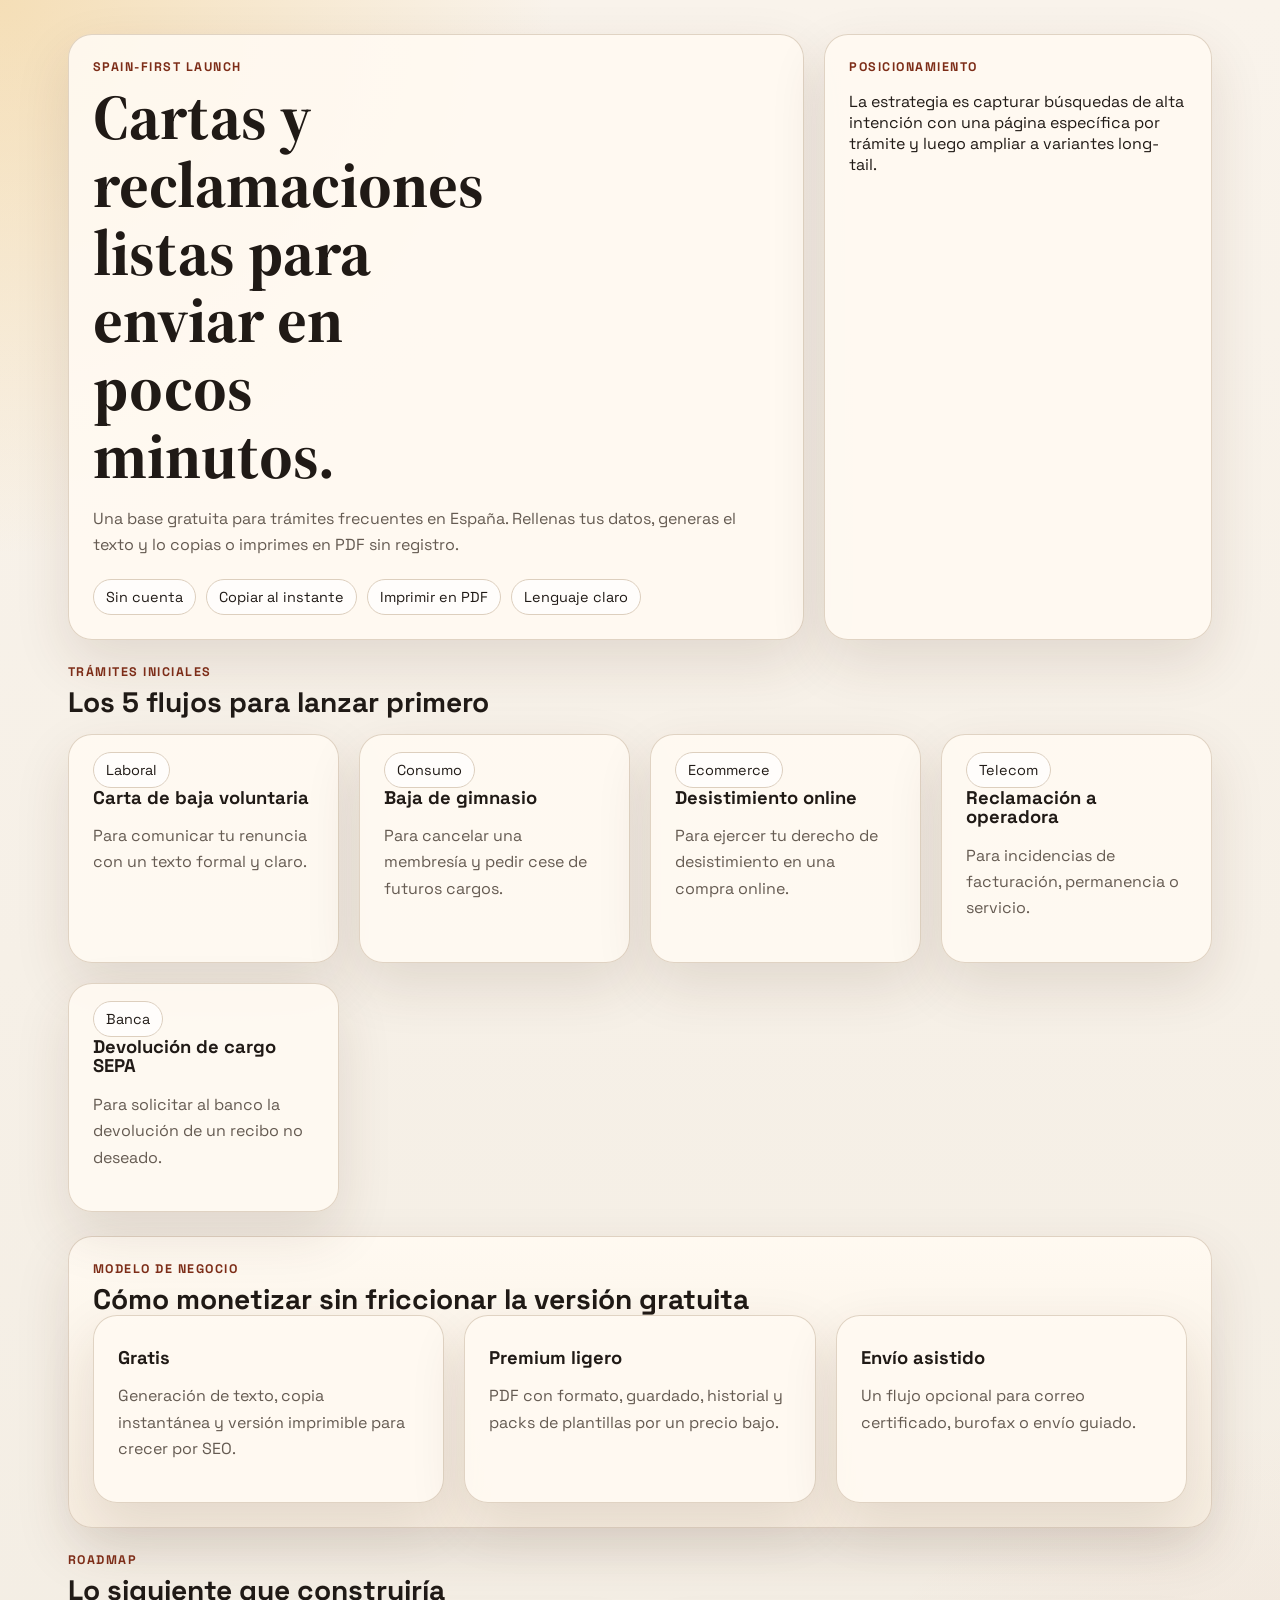
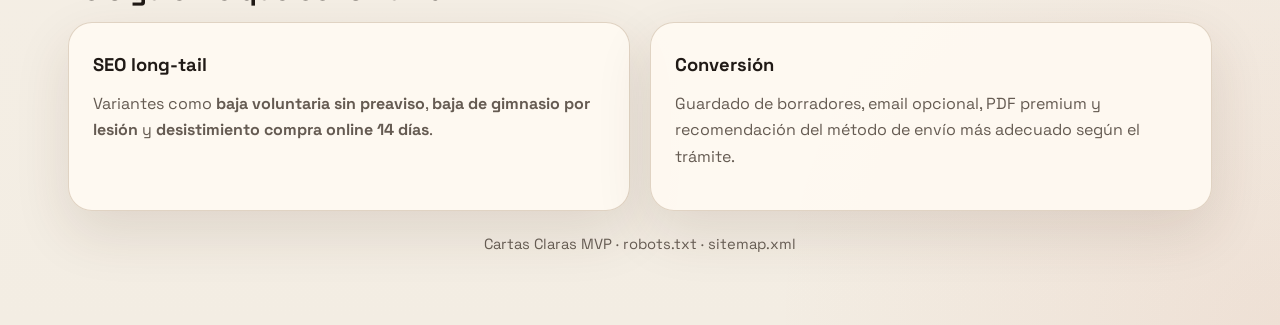
==== index.html @ e8b88242 "Initial commit" ====
<!DOCTYPE html>
<html lang="es">
<head>
  <meta charset="UTF-8">
  <meta name="viewport" content="width=device-width, initial-scale=1.0">
  <title>Cartas Claras - Generadores de cartas y reclamaciones para España</title>
  <meta
    name="description"
    content="Generadores simples para trámites reales en España: baja voluntaria, baja de gimnasio, desistimiento online, reclamación a operadora y devolución de cargo SEPA."
  >
  <meta name="theme-color" content="#b4492f">
  <link rel="preconnect" href="https://fonts.googleapis.com">
  <link rel="preconnect" href="https://fonts.gstatic.com" crossorigin>
  <link href="https://fonts.googleapis.com/css2?family=Space+Grotesk:wght@400;500;700&family=Source+Serif+4:wght@400;600;700&display=swap" rel="stylesheet">
  <link rel="stylesheet" href="./styles.css">
  <script type="application/ld+json">
    {
      "@context": "https://schema.org",
      "@type": "WebSite",
      "name": "Cartas Claras",
      "url": "https://example.com/",
      "potentialAction": {
        "@type": "SearchAction",
        "target": "https://example.com/?q={search_term_string}",
        "query-input": "required name=search_term_string"
      }
    }
  </script>
</head>
<body>
  <main class="page">
    <header class="hero">
      <div class="hero-copy">
        <p class="eyebrow">Spain-first launch</p>
        <h1>Cartas y reclamaciones listas para enviar en pocos minutos.</h1>
        <p class="lead">
          Una base gratuita para trámites frecuentes en España. Rellenas tus datos,
          generas el texto y lo copias o imprimes en PDF sin registro.
        </p>
        <div class="hero-points">
          <span>Sin cuenta</span>
          <span>Copiar al instante</span>
          <span>Imprimir en PDF</span>
          <span>Lenguaje claro</span>
        </div>
      </div>
      <aside class="hero-card">
        <p class="card-label">Posicionamiento</p>
        <p>
          La estrategia es capturar búsquedas de alta intención con una página específica
          por trámite y luego ampliar a variantes long-tail.
        </p>
      </aside>
    </header>

    <section class="section">
      <div class="section-head">
        <p class="eyebrow">Trámites iniciales</p>
        <h2>Los 5 flujos para lanzar primero</h2>
      </div>
      <div class="grid cards">
        <a class="card link-card" href="./baja-voluntaria.html">
          <span class="tag">Laboral</span>
          <h3>Carta de baja voluntaria</h3>
          <p>Para comunicar tu renuncia con un texto formal y claro.</p>
        </a>
        <a class="card link-card" href="./baja-gimnasio.html">
          <span class="tag">Consumo</span>
          <h3>Baja de gimnasio</h3>
          <p>Para cancelar una membresía y pedir cese de futuros cargos.</p>
        </a>
        <a class="card link-card" href="./desistimiento-online.html">
          <span class="tag">Ecommerce</span>
          <h3>Desistimiento online</h3>
          <p>Para ejercer tu derecho de desistimiento en una compra online.</p>
        </a>
        <a class="card link-card" href="./reclamacion-operadora.html">
          <span class="tag">Telecom</span>
          <h3>Reclamación a operadora</h3>
          <p>Para incidencias de facturación, permanencia o servicio.</p>
        </a>
        <a class="card link-card" href="./devolucion-cargo-sepa.html">
          <span class="tag">Banca</span>
          <h3>Devolución de cargo SEPA</h3>
          <p>Para solicitar al banco la devolución de un recibo no deseado.</p>
        </a>
      </div>
    </section>

    <section class="section spotlight">
      <div>
        <p class="eyebrow">Modelo de negocio</p>
        <h2>Cómo monetizar sin friccionar la versión gratuita</h2>
      </div>
      <div class="grid columns-3">
        <article class="card">
          <h3>Gratis</h3>
          <p>Generación de texto, copia instantánea y versión imprimible para crecer por SEO.</p>
        </article>
        <article class="card">
          <h3>Premium ligero</h3>
          <p>PDF con formato, guardado, historial y packs de plantillas por un precio bajo.</p>
        </article>
        <article class="card">
          <h3>Envío asistido</h3>
          <p>Un flujo opcional para correo certificado, burofax o envío guiado.</p>
        </article>
      </div>
    </section>

    <section class="section">
      <div class="section-head">
        <p class="eyebrow">Roadmap</p>
        <h2>Lo siguiente que construiría</h2>
      </div>
      <div class="grid columns-2">
        <article class="card">
          <h3>SEO long-tail</h3>
          <p>
            Variantes como <strong>baja voluntaria sin preaviso</strong>,
            <strong>baja de gimnasio por lesión</strong> y
            <strong>desistimiento compra online 14 días</strong>.
          </p>
        </article>
        <article class="card">
          <h3>Conversión</h3>
          <p>
            Guardado de borradores, email opcional, PDF premium y recomendación del
            método de envío más adecuado según el trámite.
          </p>
        </article>
      </div>
    </section>

    <footer class="site-footer">
      Cartas Claras MVP · <a href="./robots.txt">robots.txt</a> · <a href="./sitemap.xml">sitemap.xml</a>
    </footer>
  </main>
</body>
</html>
---- styles.css ----
:root {
  --bg: #f3ede3;
  --panel: rgba(255, 250, 242, 0.9);
  --ink: #201a16;
  --muted: #655b52;
  --line: #ddcfbe;
  --accent: #b4492f;
  --accent-dark: #7d2d18;
  --glow: #efc26f;
  --shadow: 0 22px 55px rgba(72, 45, 26, 0.12);
}

* {
  box-sizing: border-box;
}

html {
  scroll-behavior: smooth;
}

body {
  margin: 0;
  color: var(--ink);
  font-family: "Space Grotesk", sans-serif;
  background:
    radial-gradient(circle at top left, rgba(239, 194, 111, 0.42), transparent 24%),
    radial-gradient(circle at bottom right, rgba(180, 73, 47, 0.08), transparent 22%),
    linear-gradient(180deg, #f9f3eb 0%, var(--bg) 100%);
}

a {
  color: inherit;
  text-decoration: none;
}

.primary {
  display: inline-flex;
  align-items: center;
  justify-content: center;
  background: var(--accent);
  color: #fff;
  border: 1px solid transparent;
}

.page {
  max-width: 1180px;
  margin: 0 auto;
  padding: 34px 18px 72px;
}

.hero,
.tool-layout,
.grid,
.faq-list,
.howto,
.benefits {
  display: grid;
  gap: 20px;
}

.hero {
  grid-template-columns: 1.9fr 1fr;
  align-items: stretch;
}

.hero-copy,
.hero-card,
.card,
.tool-panel,
.preview-panel,
.disclaimer,
.breadcrumbs {
  background: var(--panel);
  border: 1px solid rgba(221, 207, 190, 0.9);
  box-shadow: var(--shadow);
  border-radius: 24px;
}

.hero-copy,
.hero-card,
.tool-panel,
.preview-panel,
.card,
.disclaimer,
.breadcrumbs {
  padding: 24px;
}

.eyebrow,
.card-label {
  margin: 0;
  color: var(--accent-dark);
  text-transform: uppercase;
  letter-spacing: 0.12em;
  font-weight: 700;
  font-size: 0.78rem;
}

h1,
h2,
h3 {
  margin: 8px 0 0;
  line-height: 1.06;
}

h1,
.preview-document h2 {
  font-family: "Source Serif 4", serif;
}

h1 {
  font-size: clamp(2.5rem, 5vw, 5rem);
  max-width: 11ch;
}

h2 {
  font-size: clamp(1.7rem, 2.2vw, 2.4rem);
}

h3 {
  font-size: 1.15rem;
}

.lead,
.muted,
.card p,
.disclaimer p,
.faq-item p,
.howto li,
.benefits li,
.preview-meta,
.breadcrumbs {
  color: var(--muted);
  line-height: 1.65;
}

.hero-points {
  display: flex;
  flex-wrap: wrap;
  gap: 10px;
  margin-top: 20px;
}

.hero-points span,
.tag,
.mini-badge {
  padding: 8px 12px;
  border-radius: 999px;
  border: 1px solid var(--line);
  background: rgba(255, 255, 255, 0.75);
  font-size: 0.9rem;
}

.section {
  margin-top: 24px;
}

.section-head {
  margin-bottom: 16px;
}

.grid.cards {
  grid-template-columns: repeat(auto-fit, minmax(220px, 1fr));
}

.columns-2 {
  grid-template-columns: repeat(auto-fit, minmax(280px, 1fr));
}

.columns-3 {
  grid-template-columns: repeat(auto-fit, minmax(220px, 1fr));
}

.link-card {
  transition: transform 160ms ease, border-color 160ms ease, box-shadow 160ms ease;
}

.link-card:hover {
  transform: translateY(-3px);
  border-color: var(--accent);
  box-shadow: 0 18px 30px rgba(180, 73, 47, 0.14);
}

.spotlight {
  padding: 24px;
  border-radius: 24px;
  border: 1px solid rgba(221, 207, 190, 0.9);
  background: linear-gradient(180deg, rgba(255, 250, 242, 0.92), rgba(247, 238, 225, 0.92));
  box-shadow: var(--shadow);
}

.breadcrumbs {
  display: inline-flex;
  gap: 8px;
  align-items: center;
  margin-bottom: 18px;
}

.tool-layout {
  grid-template-columns: minmax(320px, 0.95fr) minmax(320px, 1.05fr);
}

.tool-panel,
.preview-panel {
  min-height: 100%;
}

.tool-hero {
  margin-bottom: 18px;
}

.summary {
  display: flex;
  flex-wrap: wrap;
  gap: 10px;
  margin-top: 16px;
}

.letter-form {
  display: grid;
  grid-template-columns: repeat(2, minmax(0, 1fr));
  gap: 14px;
}

.field {
  display: flex;
  flex-direction: column;
  gap: 6px;
}

.field.full {
  grid-column: 1 / -1;
}

label {
  font-size: 0.92rem;
  font-weight: 500;
}

input,
textarea {
  width: 100%;
  border: 1px solid var(--line);
  border-radius: 14px;
  padding: 12px 14px;
  background: #fffdfa;
  font: inherit;
  color: var(--ink);
}

textarea {
  resize: vertical;
  min-height: 110px;
}

.actions {
  display: flex;
  flex-wrap: wrap;
  gap: 10px;
  margin-top: 18px;
}

button,
.primary,
.secondary {
  appearance: none;
  border-radius: 999px;
  padding: 12px 18px;
  font: inherit;
  font-weight: 700;
  cursor: pointer;
}

button {
  border: none;
}

.secondary {
  background: #fff;
  color: var(--ink);
  border: 1px solid var(--line);
}

.preview-meta {
  margin-top: 12px;
}

.preview-document {
  margin-top: 18px;
  min-height: 520px;
  border: 1px solid var(--line);
  border-radius: 18px;
  background: #fffdfa;
  padding: 26px;
  white-space: pre-wrap;
  line-height: 1.7;
  font-family: "Source Serif 4", serif;
}

.checklist,
.benefits,
.howto,
.faq-list {
  margin-top: 18px;
}

.checklist li,
.benefits li,
.howto li {
  margin-bottom: 10px;
  color: var(--muted);
}

.faq-list {
  grid-template-columns: repeat(auto-fit, minmax(260px, 1fr));
}

.faq-item {
  padding: 18px;
  border-radius: 18px;
  border: 1px solid var(--line);
  background: rgba(255, 255, 255, 0.62);
}

.site-footer {
  margin-top: 24px;
  text-align: center;
  color: var(--muted);
  font-size: 0.92rem;
}

@media (max-width: 920px) {
  .hero,
  .tool-layout {
    grid-template-columns: 1fr;
  }
}

@media (max-width: 640px) {
  .page {
    padding-inline: 14px;
  }

  .hero-copy,
  .hero-card,
  .tool-panel,
  .preview-panel,
  .card,
  .disclaimer,
  .breadcrumbs,
  .spotlight {
    padding: 20px;
    border-radius: 20px;
  }

  .letter-form {
    grid-template-columns: 1fr;
  }

  .field.full {
    grid-column: auto;
  }
}

@media print {
  body {
    background: #fff;
  }

  .breadcrumbs,
  .tool-panel,
  .disclaimer,
  .section,
  .site-footer {
    display: none;
  }

  .page {
    max-width: none;
    padding: 0;
  }

  .tool-layout {
    display: block;
  }

  .preview-panel {
    border: none;
    box-shadow: none;
    background: #fff;
    padding: 0;
  }

  .preview-document {
    border: none;
    padding: 0;
    min-height: auto;
  }
}
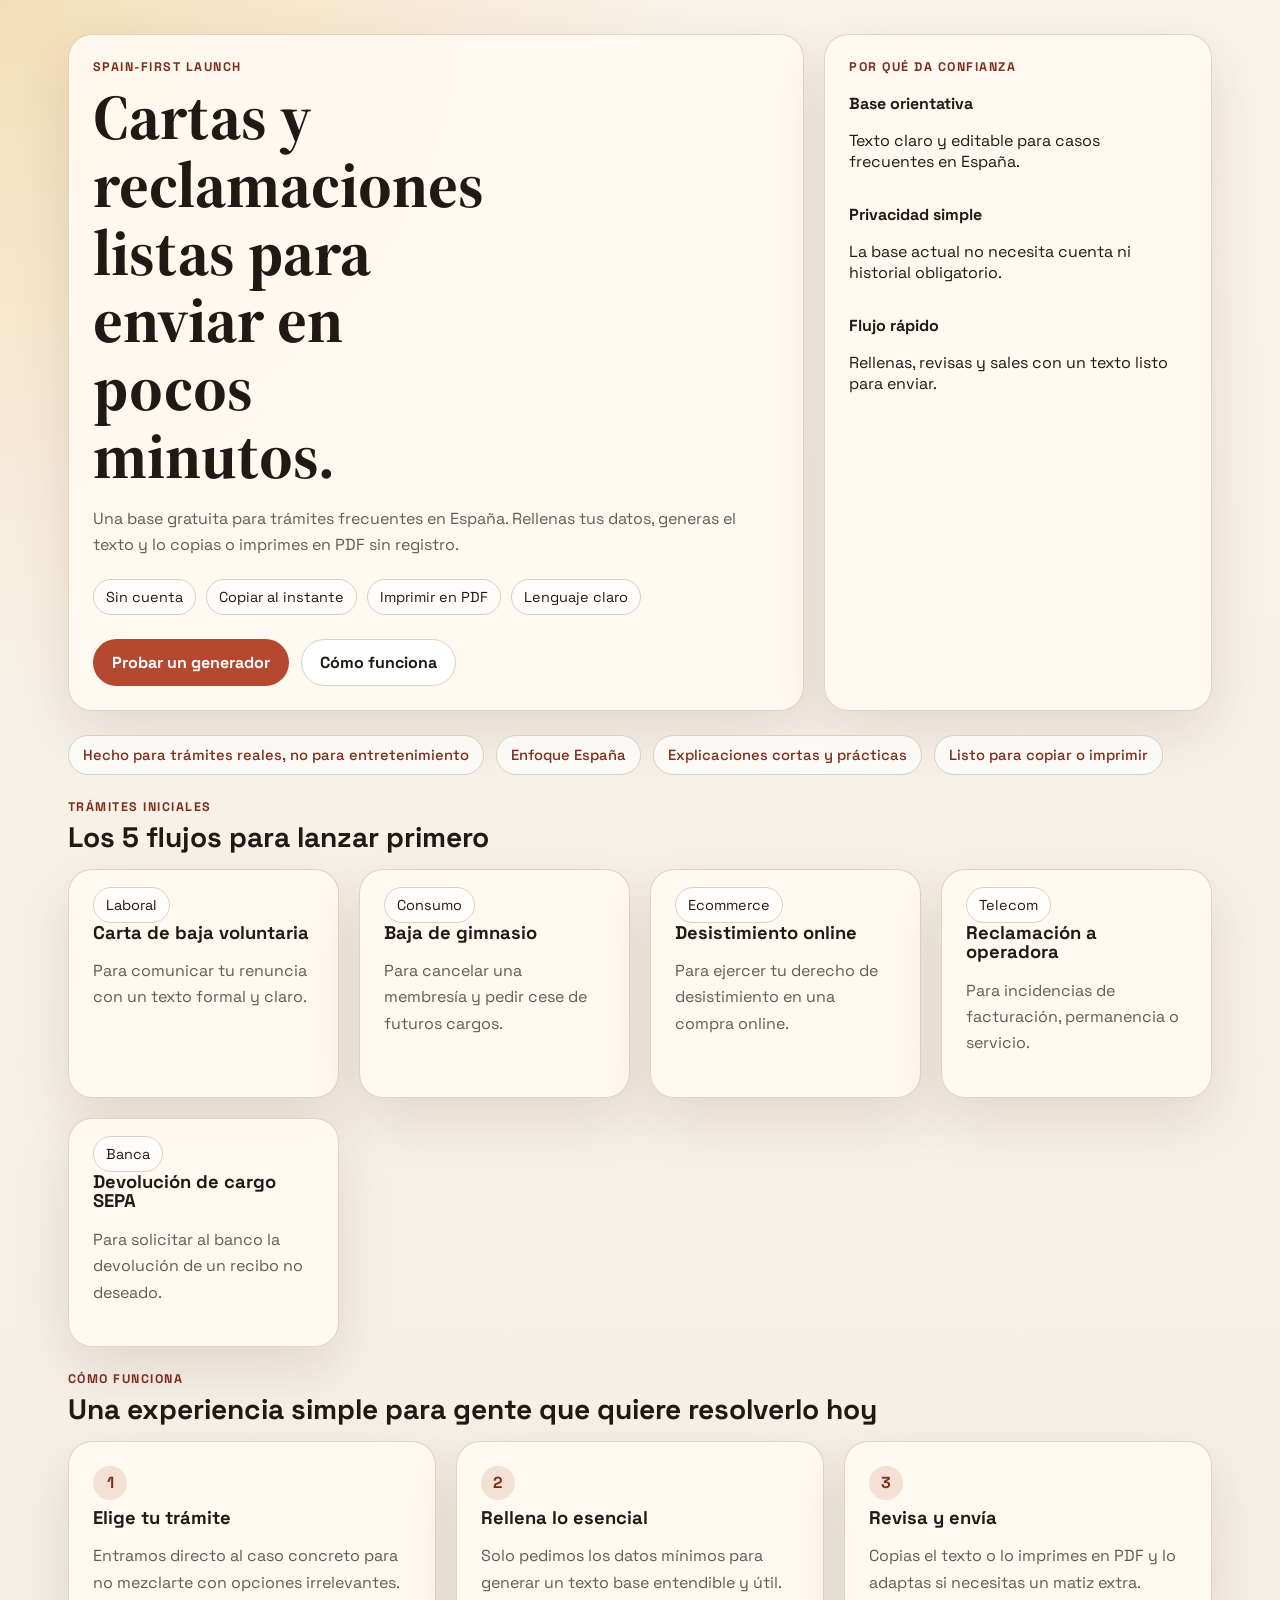
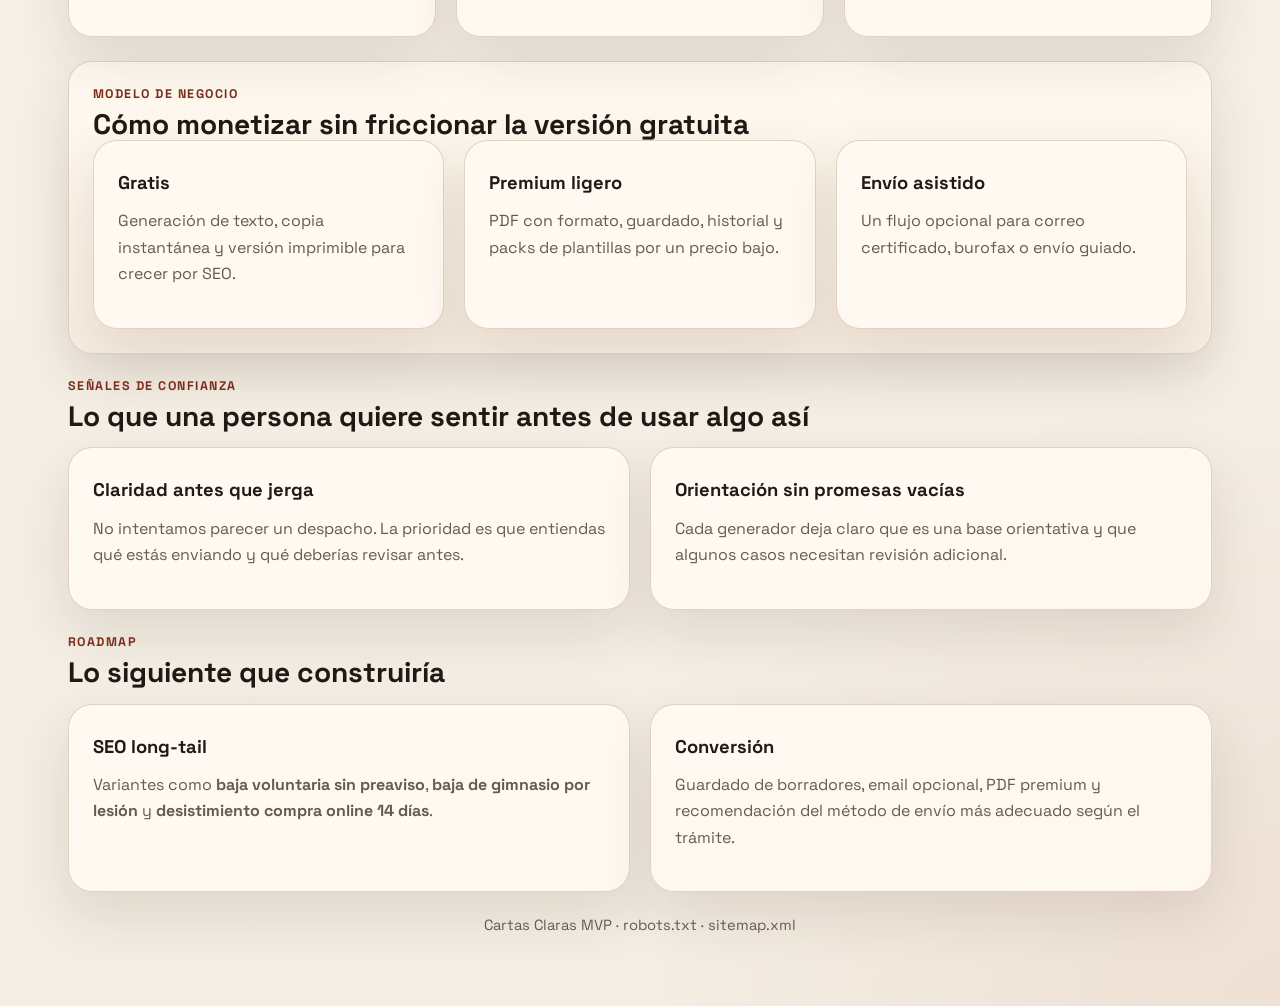
==== commit 4509110e: "Improve UI trust and conversion" ====
--- a/index.html
+++ b/index.html
@@ -8,6 +8,14 @@
     name="description"
     content="Generadores simples para trámites reales en España: baja voluntaria, baja de gimnasio, desistimiento online, reclamación a operadora y devolución de cargo SEPA."
   >
+  <meta property="og:title" content="Cartas Claras - Generadores de cartas y reclamaciones para España">
+  <meta property="og:description" content="Generadores simples para trámites reales en España: baja voluntaria, baja de gimnasio, desistimiento online, reclamación a operadora y devolución de cargo SEPA.">
+  <meta property="og:type" content="website">
+  <meta property="og:url" content="https://example.com/">
+  <meta name="twitter:card" content="summary_large_image">
+  <meta name="twitter:title" content="Cartas Claras - Generadores de cartas y reclamaciones para España">
+  <meta name="twitter:description" content="Generadores simples para trámites reales en España: baja voluntaria, baja de gimnasio, desistimiento online, reclamación a operadora y devolución de cargo SEPA.">
+  <link rel="canonical" href="https://example.com/">
   <meta name="theme-color" content="#b4492f">
   <link rel="preconnect" href="https://fonts.googleapis.com">
   <link rel="preconnect" href="https://fonts.gstatic.com" crossorigin>
@@ -24,6 +32,14 @@
         "target": "https://example.com/?q={search_term_string}",
         "query-input": "required name=search_term_string"
       }
+    }
+  </script>
+  <script type="application/ld+json">
+    {
+      "@context": "https://schema.org",
+      "@type": "Organization",
+      "name": "Cartas Claras",
+      "url": "https://example.com/"
     }
   </script>
 </head>
@@ -43,15 +59,36 @@
           <span>Imprimir en PDF</span>
           <span>Lenguaje claro</span>
         </div>
+        <div class="hero-actions">
+          <a class="primary" href="./baja-voluntaria.html">Probar un generador</a>
+          <a class="secondary" href="#como-funciona">Cómo funciona</a>
+        </div>
       </div>
       <aside class="hero-card">
-        <p class="card-label">Posicionamiento</p>
-        <p>
-          La estrategia es capturar búsquedas de alta intención con una página específica
-          por trámite y luego ampliar a variantes long-tail.
-        </p>
+        <p class="card-label">Por qué da confianza</p>
+        <div class="trust-list">
+          <div>
+            <strong>Base orientativa</strong>
+            <p>Texto claro y editable para casos frecuentes en España.</p>
+          </div>
+          <div>
+            <strong>Privacidad simple</strong>
+            <p>La base actual no necesita cuenta ni historial obligatorio.</p>
+          </div>
+          <div>
+            <strong>Flujo rápido</strong>
+            <p>Rellenas, revisas y sales con un texto listo para enviar.</p>
+          </div>
+        </div>
       </aside>
     </header>
+
+    <section class="section trust-band">
+      <div class="trust-pill">Hecho para trámites reales, no para entretenimiento</div>
+      <div class="trust-pill">Enfoque España</div>
+      <div class="trust-pill">Explicaciones cortas y prácticas</div>
+      <div class="trust-pill">Listo para copiar o imprimir</div>
+    </section>
 
     <section class="section">
       <div class="section-head">
@@ -87,6 +124,30 @@
       </div>
     </section>
 
+    <section id="como-funciona" class="section">
+      <div class="section-head">
+        <p class="eyebrow">Cómo funciona</p>
+        <h2>Una experiencia simple para gente que quiere resolverlo hoy</h2>
+      </div>
+      <div class="grid columns-3">
+        <article class="card step-card">
+          <span class="step-number">1</span>
+          <h3>Elige tu trámite</h3>
+          <p>Entramos directo al caso concreto para no mezclarte con opciones irrelevantes.</p>
+        </article>
+        <article class="card step-card">
+          <span class="step-number">2</span>
+          <h3>Rellena lo esencial</h3>
+          <p>Solo pedimos los datos mínimos para generar un texto base entendible y útil.</p>
+        </article>
+        <article class="card step-card">
+          <span class="step-number">3</span>
+          <h3>Revisa y envía</h3>
+          <p>Copias el texto o lo imprimes en PDF y lo adaptas si necesitas un matiz extra.</p>
+        </article>
+      </div>
+    </section>
+
     <section class="section spotlight">
       <div>
         <p class="eyebrow">Modelo de negocio</p>
@@ -104,6 +165,23 @@
         <article class="card">
           <h3>Envío asistido</h3>
           <p>Un flujo opcional para correo certificado, burofax o envío guiado.</p>
+        </article>
+      </div>
+    </section>
+
+    <section class="section">
+      <div class="section-head">
+        <p class="eyebrow">Señales de confianza</p>
+        <h2>Lo que una persona quiere sentir antes de usar algo así</h2>
+      </div>
+      <div class="grid columns-2">
+        <article class="card">
+          <h3>Claridad antes que jerga</h3>
+          <p>No intentamos parecer un despacho. La prioridad es que entiendas qué estás enviando y qué deberías revisar antes.</p>
+        </article>
+        <article class="card">
+          <h3>Orientación sin promesas vacías</h3>
+          <p>Cada generador deja claro que es una base orientativa y que algunos casos necesitan revisión adicional.</p>
         </article>
       </div>
     </section>
--- a/styles.css
+++ b/styles.css
@@ -151,6 +151,40 @@
   font-size: 0.9rem;
 }
 
+.hero-actions {
+  display: flex;
+  flex-wrap: wrap;
+  gap: 12px;
+  margin-top: 24px;
+}
+
+.trust-list {
+  display: grid;
+  gap: 16px;
+  margin-top: 18px;
+}
+
+.trust-list strong {
+  display: block;
+  margin-bottom: 4px;
+}
+
+.trust-band {
+  display: flex;
+  flex-wrap: wrap;
+  gap: 12px;
+}
+
+.trust-pill {
+  padding: 10px 14px;
+  border-radius: 999px;
+  border: 1px solid var(--line);
+  background: rgba(255, 255, 255, 0.7);
+  color: var(--accent-dark);
+  font-size: 0.92rem;
+  font-weight: 500;
+}
+
 .section {
   margin-top: 24px;
 }
@@ -179,6 +213,23 @@
   transform: translateY(-3px);
   border-color: var(--accent);
   box-shadow: 0 18px 30px rgba(180, 73, 47, 0.14);
+}
+
+.step-card {
+  position: relative;
+  overflow: hidden;
+}
+
+.step-number {
+  display: inline-flex;
+  align-items: center;
+  justify-content: center;
+  width: 34px;
+  height: 34px;
+  border-radius: 999px;
+  background: rgba(180, 73, 47, 0.14);
+  color: var(--accent-dark);
+  font-weight: 700;
 }
 
 .spotlight {
@@ -209,6 +260,43 @@
   margin-bottom: 18px;
 }
 
+.assurance-strip {
+  display: flex;
+  flex-wrap: wrap;
+  gap: 10px;
+  margin-top: 16px;
+}
+
+.assurance-strip span {
+  padding: 8px 12px;
+  border-radius: 999px;
+  background: rgba(180, 73, 47, 0.08);
+  color: var(--accent-dark);
+  border: 1px solid rgba(180, 73, 47, 0.14);
+  font-size: 0.88rem;
+}
+
+.mini-grid {
+  display: grid;
+  grid-template-columns: repeat(3, minmax(0, 1fr));
+  gap: 12px;
+  margin-bottom: 18px;
+}
+
+.mini-card {
+  padding: 14px;
+  border-radius: 16px;
+  border: 1px solid var(--line);
+  background: rgba(255, 255, 255, 0.55);
+}
+
+.mini-card p {
+  margin: 10px 0 0;
+  color: var(--muted);
+  line-height: 1.5;
+  font-size: 0.92rem;
+}
+
 .summary {
   display: flex;
   flex-wrap: wrap;
@@ -248,9 +336,24 @@
   color: var(--ink);
 }
 
+input:focus,
+textarea:focus {
+  outline: 2px solid rgba(180, 73, 47, 0.22);
+  outline-offset: 1px;
+  border-color: rgba(180, 73, 47, 0.45);
+  background: #fff;
+}
+
 textarea {
   resize: vertical;
   min-height: 110px;
+}
+
+.form-footnote {
+  margin: 14px 0 0;
+  color: var(--muted);
+  font-size: 0.92rem;
+  line-height: 1.6;
 }
 
 .actions {
@@ -281,8 +384,30 @@
   border: 1px solid var(--line);
 }
 
+.secondary.is-success {
+  border-color: rgba(53, 126, 85, 0.28);
+  background: rgba(53, 126, 85, 0.12);
+  color: #255b3d;
+}
+
 .preview-meta {
   margin-top: 12px;
+}
+
+.preview-banner {
+  display: flex;
+  flex-wrap: wrap;
+  gap: 10px;
+  margin-top: 14px;
+}
+
+.preview-banner span {
+  border-radius: 999px;
+  padding: 8px 12px;
+  border: 1px solid var(--line);
+  background: rgba(255, 255, 255, 0.78);
+  color: var(--muted);
+  font-size: 0.88rem;
 }
 
 .preview-document {
@@ -295,6 +420,7 @@
   white-space: pre-wrap;
   line-height: 1.7;
   font-family: "Source Serif 4", serif;
+  box-shadow: inset 0 1px 0 rgba(255, 255, 255, 0.9);
 }
 
 .checklist,
@@ -322,6 +448,22 @@
   background: rgba(255, 255, 255, 0.62);
 }
 
+.review-points {
+  display: flex;
+  flex-wrap: wrap;
+  gap: 12px;
+  margin-top: 18px;
+}
+
+.review-chip {
+  padding: 12px 14px;
+  border-radius: 16px;
+  border: 1px solid var(--line);
+  background: rgba(255, 255, 255, 0.68);
+  color: var(--muted);
+  max-width: 320px;
+}
+
 .site-footer {
   margin-top: 24px;
   text-align: center;
@@ -332,6 +474,10 @@
 @media (max-width: 920px) {
   .hero,
   .tool-layout {
+    grid-template-columns: 1fr;
+  }
+
+  .mini-grid {
     grid-template-columns: 1fr;
   }
 }
